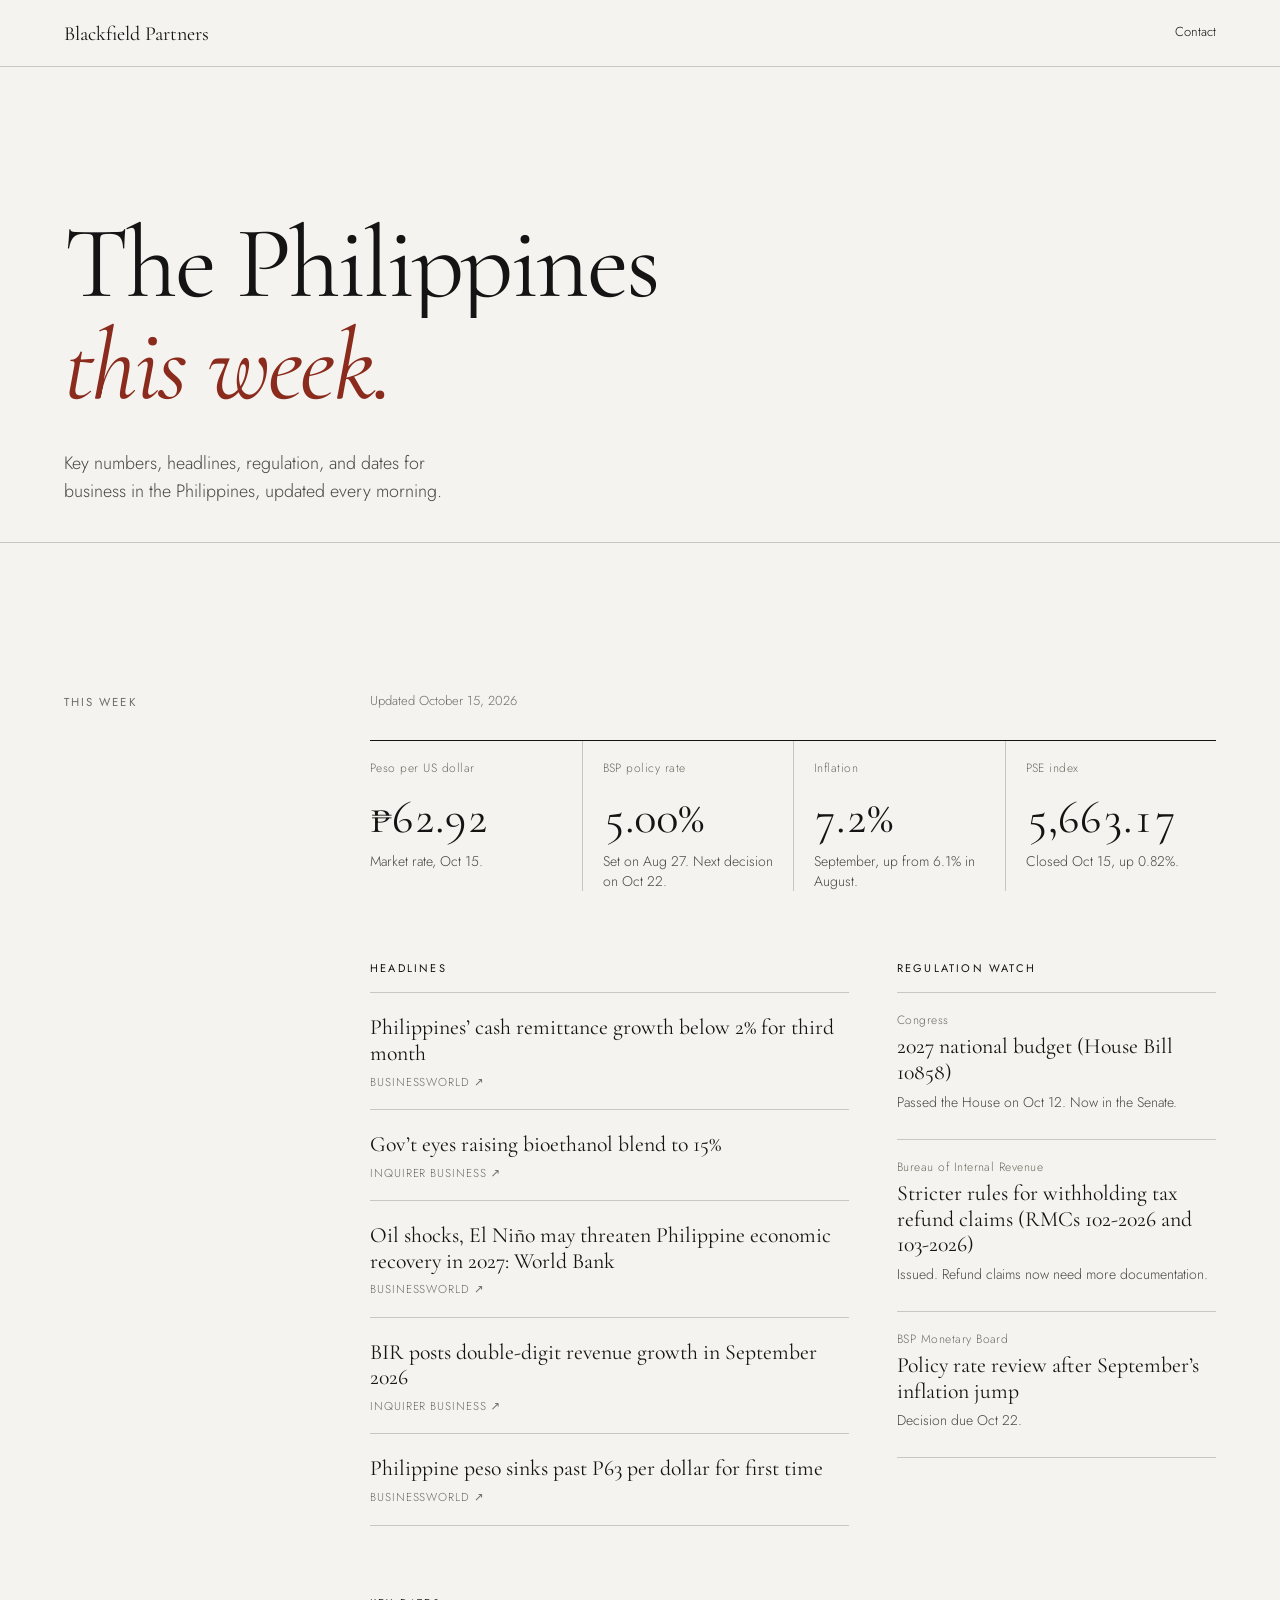
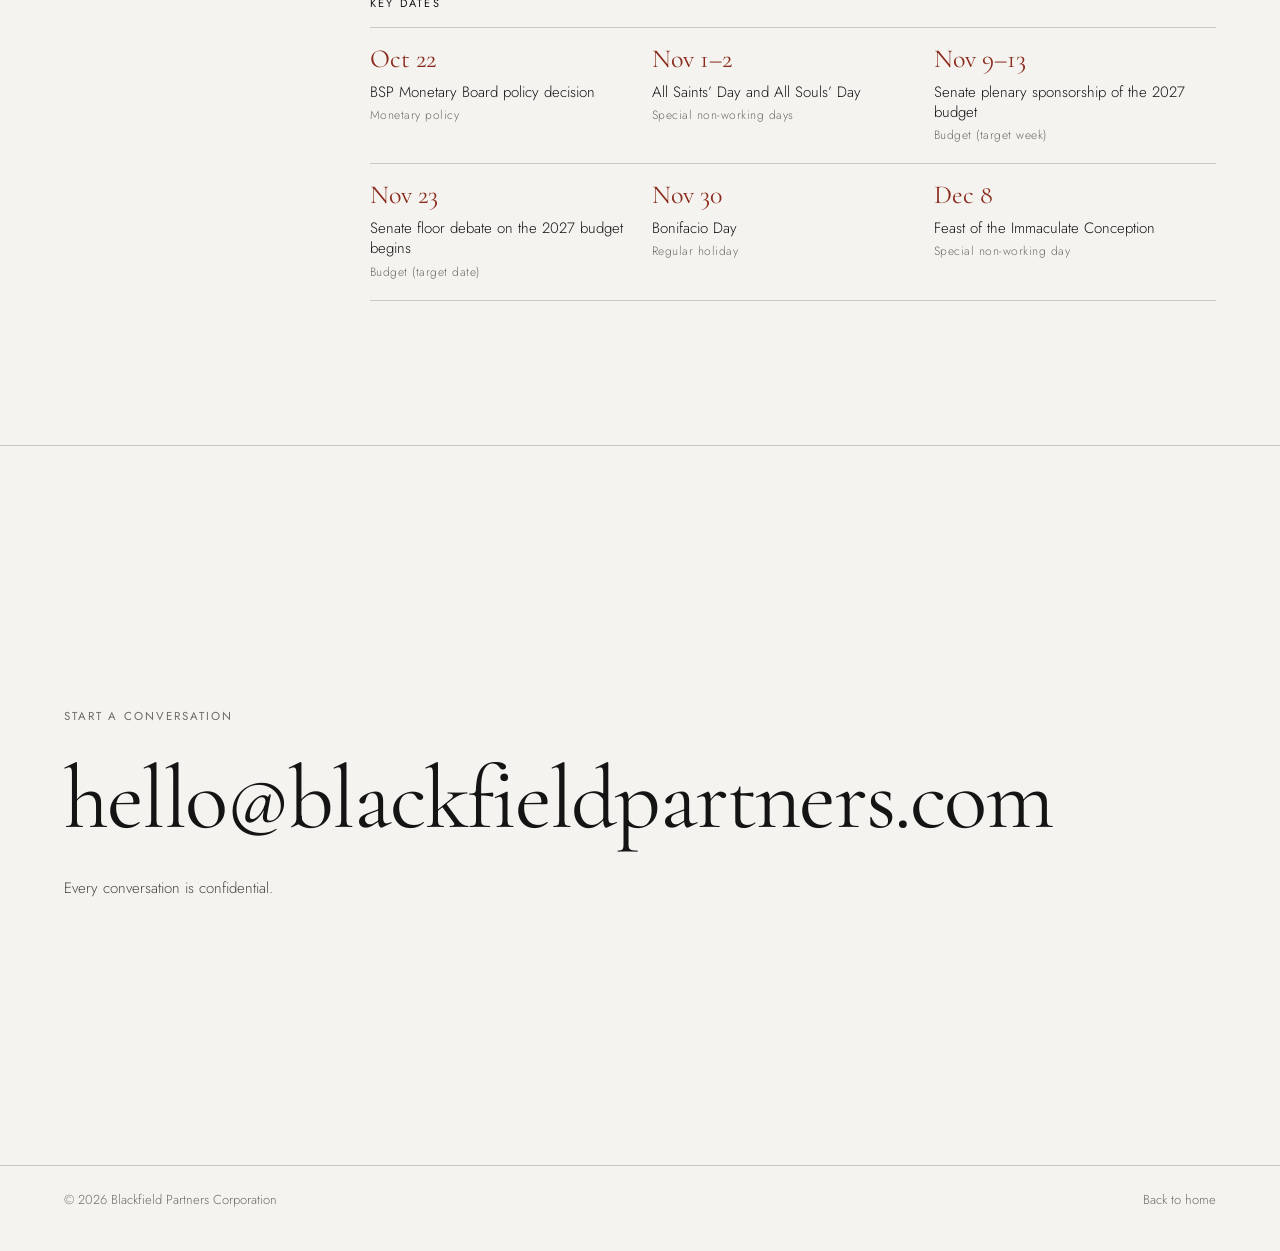
==== this-week/index.html @ bac23a17 "Numbers strip, This week page, tap-to-open cases, readability fixes - Homepage shows the four number" ====
<!doctype html>
<html lang="en">
<head>
<meta charset="utf-8">
<meta name="viewport" content="width=device-width, initial-scale=1">
<title>The Philippines this week | Blackfield Partners</title>
<meta name="description" content="Key numbers, headlines, regulation, and dates for business in the Philippines, updated every morning.">
<link rel="preconnect" href="https://fonts.googleapis.com">
<link rel="preconnect" href="https://fonts.gstatic.com" crossorigin>
<link href="https://fonts.googleapis.com/css2?family=Cormorant+Garamond:ital,wght@0,400;1,400&family=Jost:wght@300;400&display=swap" rel="stylesheet">
<link rel="stylesheet" href="../site.css">
</head>
<body>
<div class="progress" id="progress"></div>
<a class="corner tl" href="../">Blackfield Partners</a>
<a class="corner tr" href="#contact">Contact</a>

<header class="page-head">
  <h1>
    <span class="line"><span>The Philippines</span></span>
    <span class="line"><span><em>this week.</em></span></span>
  </h1>
  <p class="intro">Key numbers, headlines, regulation, and dates for business in the Philippines, updated every morning.</p>
</header>

<!-- Filled from data/ph-weekly.json, which the daily update rewrites. -->
<section class="block" id="this-week">
  <span class="label">This week</span>
  <div class="ph" id="ph-weekly" data-src="../data/ph-weekly.json"></div>
</section>

<section class="close" id="contact">
  <span class="label">Start a conversation</span>
  <a href="mailto:hello@blackfieldpartners.com">hello@blackfieldpartners.com</a>
  <p>Every conversation is confidential.</p>
</section>
<footer class="colophon"><span>© 2026 Blackfield Partners Corporation</span><a href="../">Back to home</a></footer>

<script src="../site.js"></script>
</body>
</html>
---- site.css ----
:root {
  --paper: #F5F3EF; --ink: #141414; --ink-2: #4A4741; --ink-3: #6F6B63;
  --rule: rgba(20,20,20,.2); --accent: #8A2B1D;
  --serif: "Cormorant Garamond", Georgia, serif; --sans: "Jost", system-ui, sans-serif;
  --g: clamp(16px, 5vw, 72px);
  --ease: cubic-bezier(.19,1,.22,1);
}
* { box-sizing: border-box; margin: 0; padding: 0; }
body { background: var(--paper); color: var(--ink); font: 300 17px/1.6 var(--sans); -webkit-font-smoothing: antialiased; }
a { color: inherit; text-decoration: none; }
em { font-style: italic; }
ol { list-style: none; }
.label { font: 400 11.5px/1 var(--sans); letter-spacing: .18em; text-transform: uppercase; color: var(--ink-3); }

/* Chrome: corners only, no nav bar */
/* Solid top bar so the page scrolls underneath instead of through the name. */
body::before { content: ""; position: fixed; inset: 0 0 auto 0; height: 66px; background: var(--paper); border-bottom: .5px solid var(--rule); z-index: 4; }
section, header { scroll-margin-top: 66px; }
.corner { position: fixed; z-index: 5; top: 0; padding: 22px var(--g); color: var(--ink); }
.corner:hover { color: var(--accent); }
.tl { left: 0; font: 400 20px var(--serif); }
.tr { right: 0; font-size: 13px; }
.tc { left: 50%; transform: translateX(-50%); padding-top: 27px; color: #F5F3EF; opacity: .7; }
.progress { position: fixed; left: 0; top: 0; height: 1px; width: 100%; background: var(--accent); z-index: 6; transform: scaleX(0); transform-origin: left; }

/* Opening */
.open { min-height: 100svh; display: grid; align-content: end; padding: 0 var(--g) 10vh; }
.page-head { padding: 24vh var(--g) 4vh; }
.page-head h1 { font: 400 clamp(46px, 8vw, 132px)/.92 var(--serif); letter-spacing: -.025em; }
.page-head h1 em { color: var(--accent); }
.page-head .intro { margin-top: 36px; }

/* Homepage numbers strip */
.strip { display: grid; grid-template-columns: repeat(4, 1fr) auto; gap: 24px; align-items: end; margin-top: 64px; padding-top: 18px; border-top: .5px solid var(--ink); opacity: 0; transition: opacity 1.2s var(--ease); }
.strip.ready { opacity: 1; }
.strip b { display: block; font: 400 clamp(26px, 2.6vw, 40px)/1 var(--serif); letter-spacing: -.01em; margin-top: 10px; font-variant-numeric: tabular-nums; }
.strip-more { font-size: 14px; white-space: nowrap; padding-bottom: 4px; border-bottom: .5px solid var(--ink); transition: color .3s; }
.strip-more i { font-style: normal; display: inline-block; transition: transform .5s var(--ease); }
.strip:hover .strip-more { color: var(--accent); }
.strip:hover .strip-more i { transform: translateX(5px); }
.open h1 { font: 400 clamp(48px, 10vw, 168px)/.92 var(--serif); letter-spacing: -.025em; }
.open h1 em { color: var(--accent); }
.intro { margin-top: 48px; max-width: 64ch; text-wrap: balance; font-size: clamp(17px, 1.4vw, 20px); color: var(--ink-2); opacity: 0; animation: show 1.2s var(--ease) .8s forwards; }
/* Extra room above and below so tall letters and descenders aren't clipped by the reveal mask. */
.line { display: block; overflow: hidden; padding: .14em 0 .08em; margin: -.14em 0 -.08em; }
.line > span { display: inline-block; transform: translateY(105%); animation: rise 1.5s var(--ease) forwards; }
.line:nth-child(2) > span { animation-delay: .12s; }
.line:nth-child(3) > span { animation-delay: .24s; }
@keyframes rise { to { transform: none; } }
@keyframes show { to { opacity: 1; } }

/* Sections: label left, content right */
.block { display: grid; grid-template-columns: 1fr 3fr; gap: 24px; padding: 16vh var(--g); border-top: .5px solid var(--rule); }
.block > .label { position: sticky; top: 30vh; align-self: start; padding-top: 10px; }
.block h3 { font-family: var(--serif); font-weight: 400; }

.rows li { display: grid; grid-template-columns: 1fr 1fr; gap: 24px; padding: 26px 0; border-bottom: .5px solid var(--rule); align-items: baseline; }
.rows li:first-child { padding-top: 0; }
.rows h3 { font-size: clamp(26px, 2.8vw, 40px); line-height: 1.08; }
.rows p { color: var(--ink-2); }


.cases details { border-bottom: .5px solid var(--rule); }
.cases details:first-child summary { padding-top: 0; }
.cases summary { list-style: none; cursor: pointer; display: grid; grid-template-columns: 1fr auto; gap: 8px 24px; padding: 24px 0; }
.cases summary::-webkit-details-marker { display: none; }
.cases .who { grid-column: 1 / -1; font-size: 13px; color: var(--accent); }
.cases h3 { font-size: clamp(22px, 2.2vw, 30px); line-height: 1.15; transition: color .3s; }
.cases summary:hover h3 { color: var(--accent); }
.cases summary i { font: 300 26px/1 var(--sans); font-style: normal; color: var(--accent); align-self: center; transition: transform .5s var(--ease); }
.cases details[open] summary i { transform: rotate(45deg); }
.cases details p { font-size: 16px; color: var(--ink-2); max-width: 56ch; padding: 0 0 26px; animation: show .6s var(--ease); }


.process { display: grid; grid-template-columns: repeat(4, 1fr); border-top: .5px solid var(--ink); }
.process li { padding: 20px 20px 0 0; font: 400 clamp(20px, 1.8vw, 26px)/1.2 var(--serif); }
.process li + li { padding-left: 20px; }
.process b { display: block; font: 400 12px var(--sans); letter-spacing: .1em; color: var(--ink-3); margin-bottom: 28px; }

/* The Philippines this week */
.ph { opacity: 0; transform: translateY(16px); transition: opacity 1.1s var(--ease), transform 1.1s var(--ease); }
.ph.ready { opacity: 1; transform: none; }
.ph a { transition: color .3s; }
.ph-updated { font-size: 13px; color: var(--ink-3); margin-bottom: 28px; padding-top: 4px; }
.ph-k { display: block; font-size: 12px; color: var(--ink-3); letter-spacing: .04em; }
.ph-src { display: block; font-size: 11.5px; letter-spacing: .08em; text-transform: uppercase; color: var(--ink-3); }
.ph-src a { border-bottom: .5px solid var(--rule); }
.ph-src a:hover, .ph-list a:hover h3 { color: var(--accent); }
.ph-h { font: 400 11px/1 var(--sans); letter-spacing: .2em; text-transform: uppercase; color: var(--ink); margin: 0 0 18px; }

.ph-ind { display: grid; grid-template-columns: repeat(4, 1fr); border-top: .5px solid var(--ink); margin-bottom: 72px; }
.ph-ind > div { padding: 18px 20px 0 0; display: flex; flex-direction: column; gap: 6px; }
.ph-ind > div + div { padding-left: 20px; border-left: .5px solid var(--rule); }
.ph-ind b { font: 400 clamp(34px, 3.6vw, 56px)/1 var(--serif); letter-spacing: -.02em; font-variant-numeric: tabular-nums; margin: 10px 0 6px; }
.ph-note { font-size: 14px; color: var(--ink-2); line-height: 1.4; }

.ph-cols { display: grid; grid-template-columns: 3fr 2fr; gap: 48px; margin-bottom: 72px; }
.ph-list { border-top: .5px solid var(--rule); }
.ph-list li { border-bottom: .5px solid var(--rule); }
.ph-list a { display: block; padding: 18px 0; }
.ph-list h3 { font-size: clamp(20px, 1.7vw, 24px); line-height: 1.18; margin: 4px 0 6px; }
.ph-list p { font-size: 14px; color: var(--ink-2); margin-bottom: 8px; line-height: 1.5; }

.ph-dates { display: grid; grid-template-columns: repeat(3, 1fr); border-top: .5px solid var(--rule); }
.ph-dates li { padding: 18px 20px 18px 0; border-bottom: .5px solid var(--rule); display: flex; flex-direction: column; gap: 4px; }
.ph-dates b { font: 400 26px/1 var(--serif); color: var(--accent); margin-bottom: 6px; }
.ph-dates span:not(.ph-k) { font-size: 15px; line-height: 1.35; }

/* Contact */
.close { min-height: 80svh; display: grid; align-content: center; gap: 32px; padding: 0 var(--g); border-top: .5px solid var(--rule); }
.close a { font: 400 clamp(30px, 7vw, 120px)/1 var(--serif); letter-spacing: -.02em; position: relative; width: fit-content; overflow-wrap: anywhere; }
.close a::after { content: ""; position: absolute; left: 0; bottom: -6px; height: 1px; width: 100%; background: currentColor; transform: scaleX(0); transform-origin: right; transition: transform .9s var(--ease); }
.close a:hover::after { transform: scaleX(1); transform-origin: left; }
.close p { color: var(--ink-2); font-size: 15px; }
.colophon { display: flex; justify-content: space-between; flex-wrap: wrap; gap: 12px; padding: 24px var(--g) 40px; border-top: .5px solid var(--rule); font-size: 13px; color: var(--ink-3); }

/* Article */
.article { padding: 22vh var(--g) 12vh; display: grid; grid-template-columns: 1fr 3fr; gap: 24px; }
.article header { grid-column: 2; margin-bottom: 10vh; }
.article h1 { font: 400 clamp(44px, 7vw, 112px)/.95 var(--serif); letter-spacing: -.02em; margin: 24px 0 28px; }
.article .dek { font: italic 400 clamp(22px, 2.2vw, 30px)/1.3 var(--serif); color: var(--ink-2); max-width: 32ch; }
.article .meta { margin-top: 32px; }
.article .prose { grid-column: 2; max-width: 34em; font-size: 19px; line-height: 1.75; color: #2A2824; }
.prose p + p { margin-top: 1.1em; }
.prose h2 { font: 400 32px/1.15 var(--serif); color: var(--ink); margin: 2em 0 .6em; }
.prose blockquote { font: italic 400 clamp(28px, 3vw, 40px)/1.2 var(--serif); color: var(--accent); margin: 1.6em 0; max-width: 20ch; }
.prose > p:first-child::first-letter { float: left; font: 400 84px/.8 var(--serif); padding: 8px 10px 0 0; color: var(--ink); }
.back { grid-column: 2; margin-top: 12vh; padding-top: 24px; border-top: .5px solid var(--rule); display: flex; justify-content: space-between; gap: 16px; flex-wrap: wrap; }
.back a { font: 400 24px var(--serif); }
.back a:hover { color: var(--accent); }

/* Reveal */
.fade { opacity: 0; transform: translateY(20px); transition: opacity 1.2s var(--ease), transform 1.2s var(--ease); }
.fade.in { opacity: 1; transform: none; }

@media (max-width: 860px) {
  .block, .article { grid-template-columns: 1fr; padding-top: 12vh; padding-bottom: 12vh; }
  .article { padding-top: 18vh; }
  .block > .label { position: static; padding: 0 0 8px; }
  .article header, .article .prose, .back { grid-column: 1; }
  .rows li { grid-template-columns: 1fr; gap: 6px; }
  .strip { grid-template-columns: 1fr 1fr; row-gap: 20px; margin-top: 48px; }
  .strip-more { grid-column: 1 / -1; justify-self: start; }
  .page-head { padding-top: 18vh; }
  .process { grid-template-columns: 1fr 1fr; row-gap: 32px; }
  .process li:nth-child(3) { padding-left: 0; }
  .ph-ind { grid-template-columns: 1fr 1fr; row-gap: 28px; }
  .ph-ind > div:nth-child(3) { padding-left: 0; border-left: 0; }
  .ph-cols { grid-template-columns: 1fr; gap: 48px; }
  .ph-dates { grid-template-columns: 1fr 1fr; }
  .tc { display: none; }
  .prose { font-size: 17.5px; }
}
@media (prefers-reduced-motion: reduce) {
  *, *::before, *::after { animation: none !important; transition: none !important; }
  .line > span, .fade, .intro, .ph, .strip { transform: none; opacity: 1; }
}
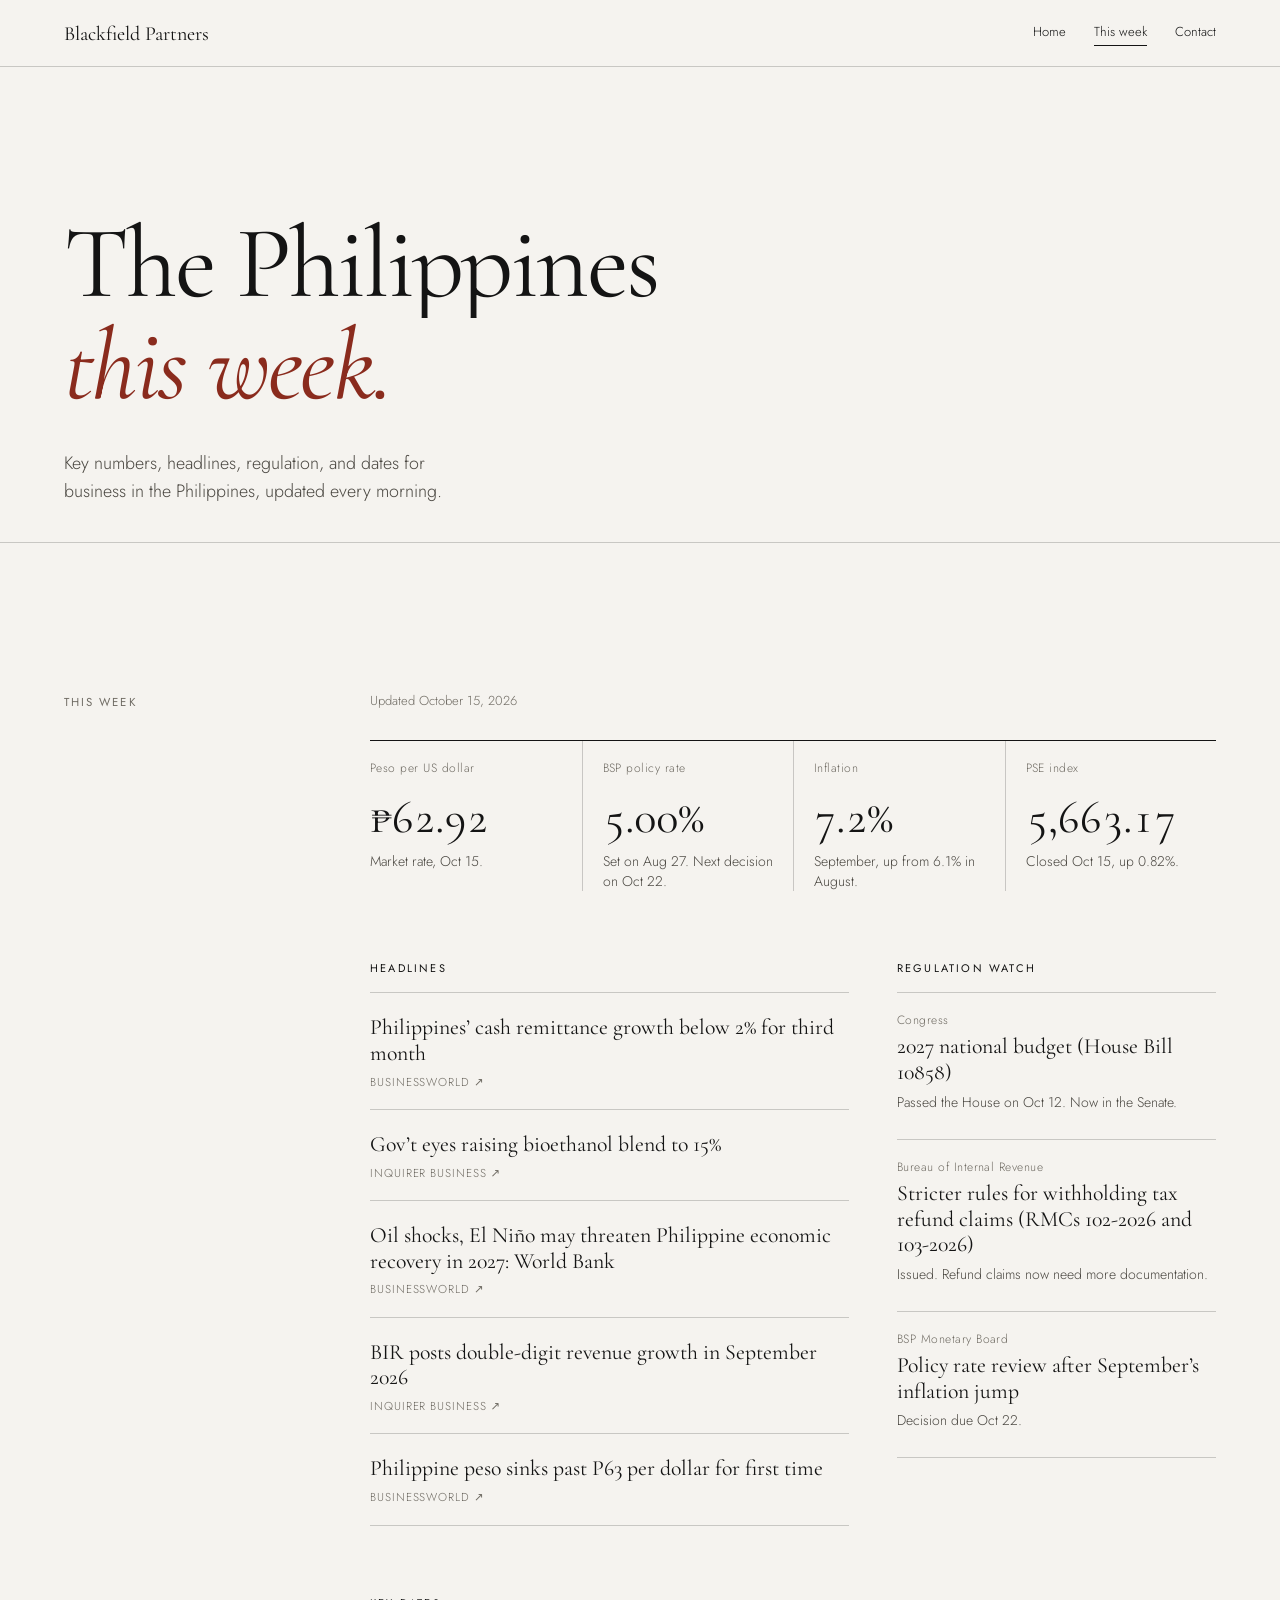
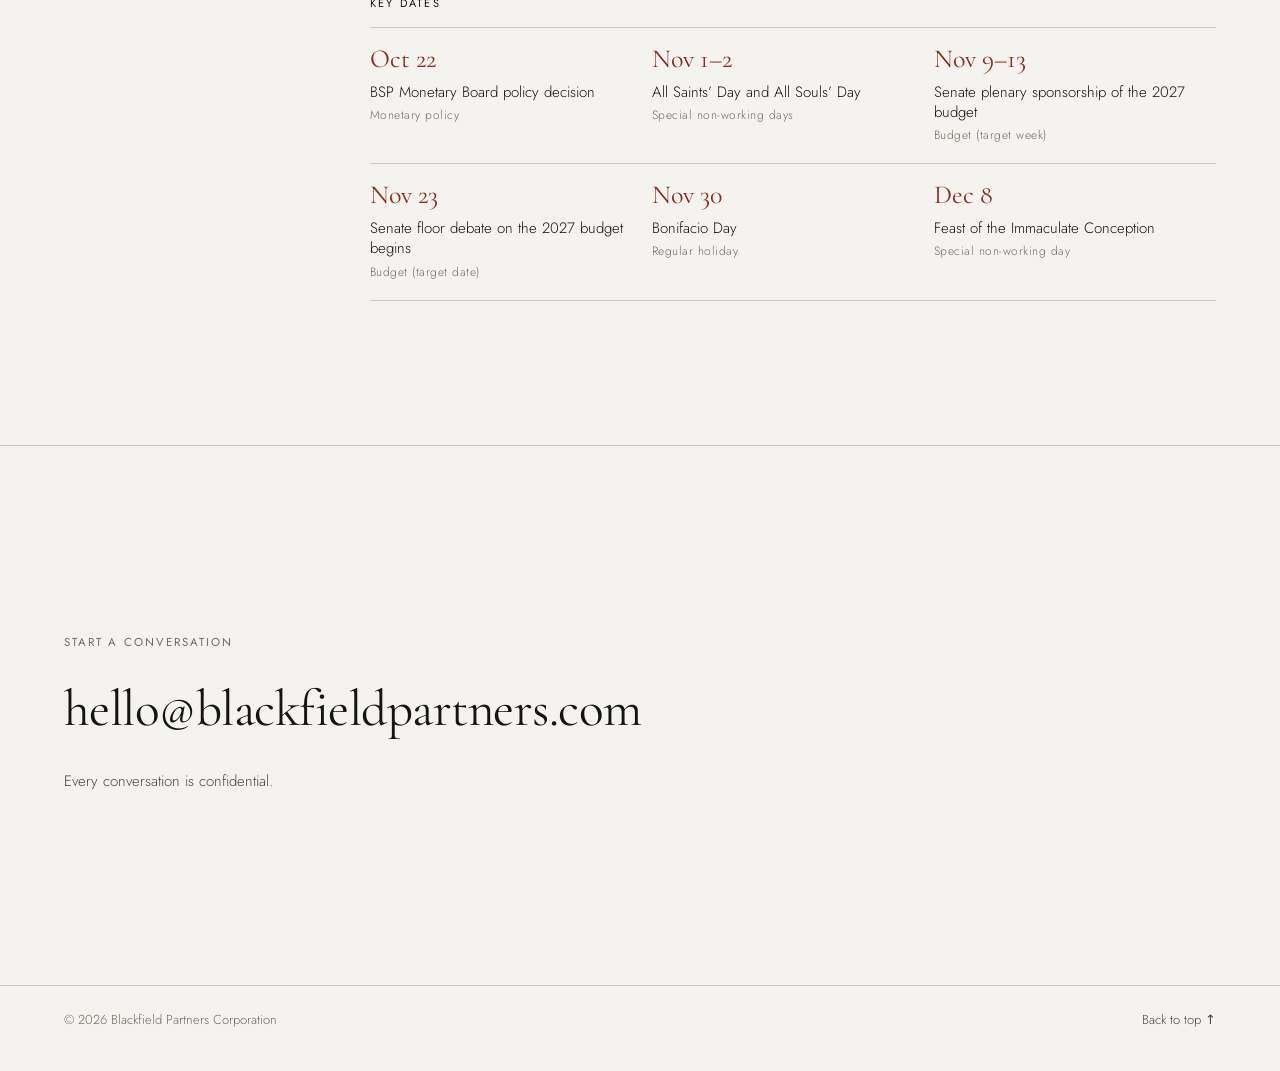
==== commit 9a629d6f: "Three-link top bar, smaller contact email, Back to top footer link Co-Authored-By: Claude Opus 5.5 <" ====
--- a/this-week/index.html
+++ b/this-week/index.html
@@ -13,7 +13,7 @@
 <body>
 <div class="progress" id="progress"></div>
 <a class="corner tl" href="../">Blackfield Partners</a>
-<a class="corner tr" href="#contact">Contact</a>
+<nav class="corner tr"><a href="../">Home</a><a href="./" aria-current="page">This week</a><a href="#contact">Contact</a></nav>
 
 <header class="page-head">
   <h1>
@@ -34,7 +34,7 @@
   <a href="mailto:hello@blackfieldpartners.com">hello@blackfieldpartners.com</a>
   <p>Every conversation is confidential.</p>
 </section>
-<footer class="colophon"><span>© 2026 Blackfield Partners Corporation</span><a href="../">Back to home</a></footer>
+<footer class="colophon"><span>© 2026 Blackfield Partners Corporation</span><a href="#">Back to top ↑</a></footer>
 
 <script src="../site.js"></script>
 </body>
--- a/site.css
+++ b/site.css
@@ -17,9 +17,12 @@
 body::before { content: ""; position: fixed; inset: 0 0 auto 0; height: 66px; background: var(--paper); border-bottom: .5px solid var(--rule); z-index: 4; }
 section, header { scroll-margin-top: 66px; }
 .corner { position: fixed; z-index: 5; top: 0; padding: 22px var(--g); color: var(--ink); }
-.corner:hover { color: var(--accent); }
+a.corner:hover { color: var(--accent); }
 .tl { left: 0; font: 400 20px var(--serif); }
-.tr { right: 0; font-size: 13px; }
+.tr { right: 0; font-size: 13px; display: flex; gap: 28px; }
+.tr a { padding-bottom: 2px; border-bottom: .5px solid transparent; transition: color .3s, border-color .3s; }
+.tr a:hover { color: var(--accent); border-color: currentColor; }
+.tr a[aria-current="page"] { border-color: currentColor; }
 .tc { left: 50%; transform: translateX(-50%); padding-top: 27px; color: #F5F3EF; opacity: .7; }
 .progress { position: fixed; left: 0; top: 0; height: 1px; width: 100%; background: var(--accent); z-index: 6; transform: scaleX(0); transform-origin: left; }
 
@@ -107,12 +110,14 @@
 .ph-dates span:not(.ph-k) { font-size: 15px; line-height: 1.35; }
 
 /* Contact */
-.close { min-height: 80svh; display: grid; align-content: center; gap: 32px; padding: 0 var(--g); border-top: .5px solid var(--rule); }
-.close a { font: 400 clamp(30px, 7vw, 120px)/1 var(--serif); letter-spacing: -.02em; position: relative; width: fit-content; overflow-wrap: anywhere; }
+.close { min-height: 60svh; display: grid; align-content: center; gap: 32px; padding: 0 var(--g); border-top: .5px solid var(--rule); }
+.close a { font: 400 clamp(26px, 4vw, 56px)/1.1 var(--serif); letter-spacing: -.01em; position: relative; width: fit-content; overflow-wrap: anywhere; }
 .close a::after { content: ""; position: absolute; left: 0; bottom: -6px; height: 1px; width: 100%; background: currentColor; transform: scaleX(0); transform-origin: right; transition: transform .9s var(--ease); }
 .close a:hover::after { transform: scaleX(1); transform-origin: left; }
 .close p { color: var(--ink-2); font-size: 15px; }
 .colophon { display: flex; justify-content: space-between; flex-wrap: wrap; gap: 12px; padding: 24px var(--g) 40px; border-top: .5px solid var(--rule); font-size: 13px; color: var(--ink-3); }
+.colophon a { color: var(--ink-2); transition: color .3s; }
+.colophon a:hover { color: var(--accent); }
 
 /* Article */
 .article { padding: 22vh var(--g) 12vh; display: grid; grid-template-columns: 1fr 3fr; gap: 24px; }
@@ -149,6 +154,7 @@
   .ph-cols { grid-template-columns: 1fr; gap: 48px; }
   .ph-dates { grid-template-columns: 1fr 1fr; }
   .tc { display: none; }
+  .tr { gap: 14px; }
   .prose { font-size: 17.5px; }
 }
 @media (prefers-reduced-motion: reduce) {
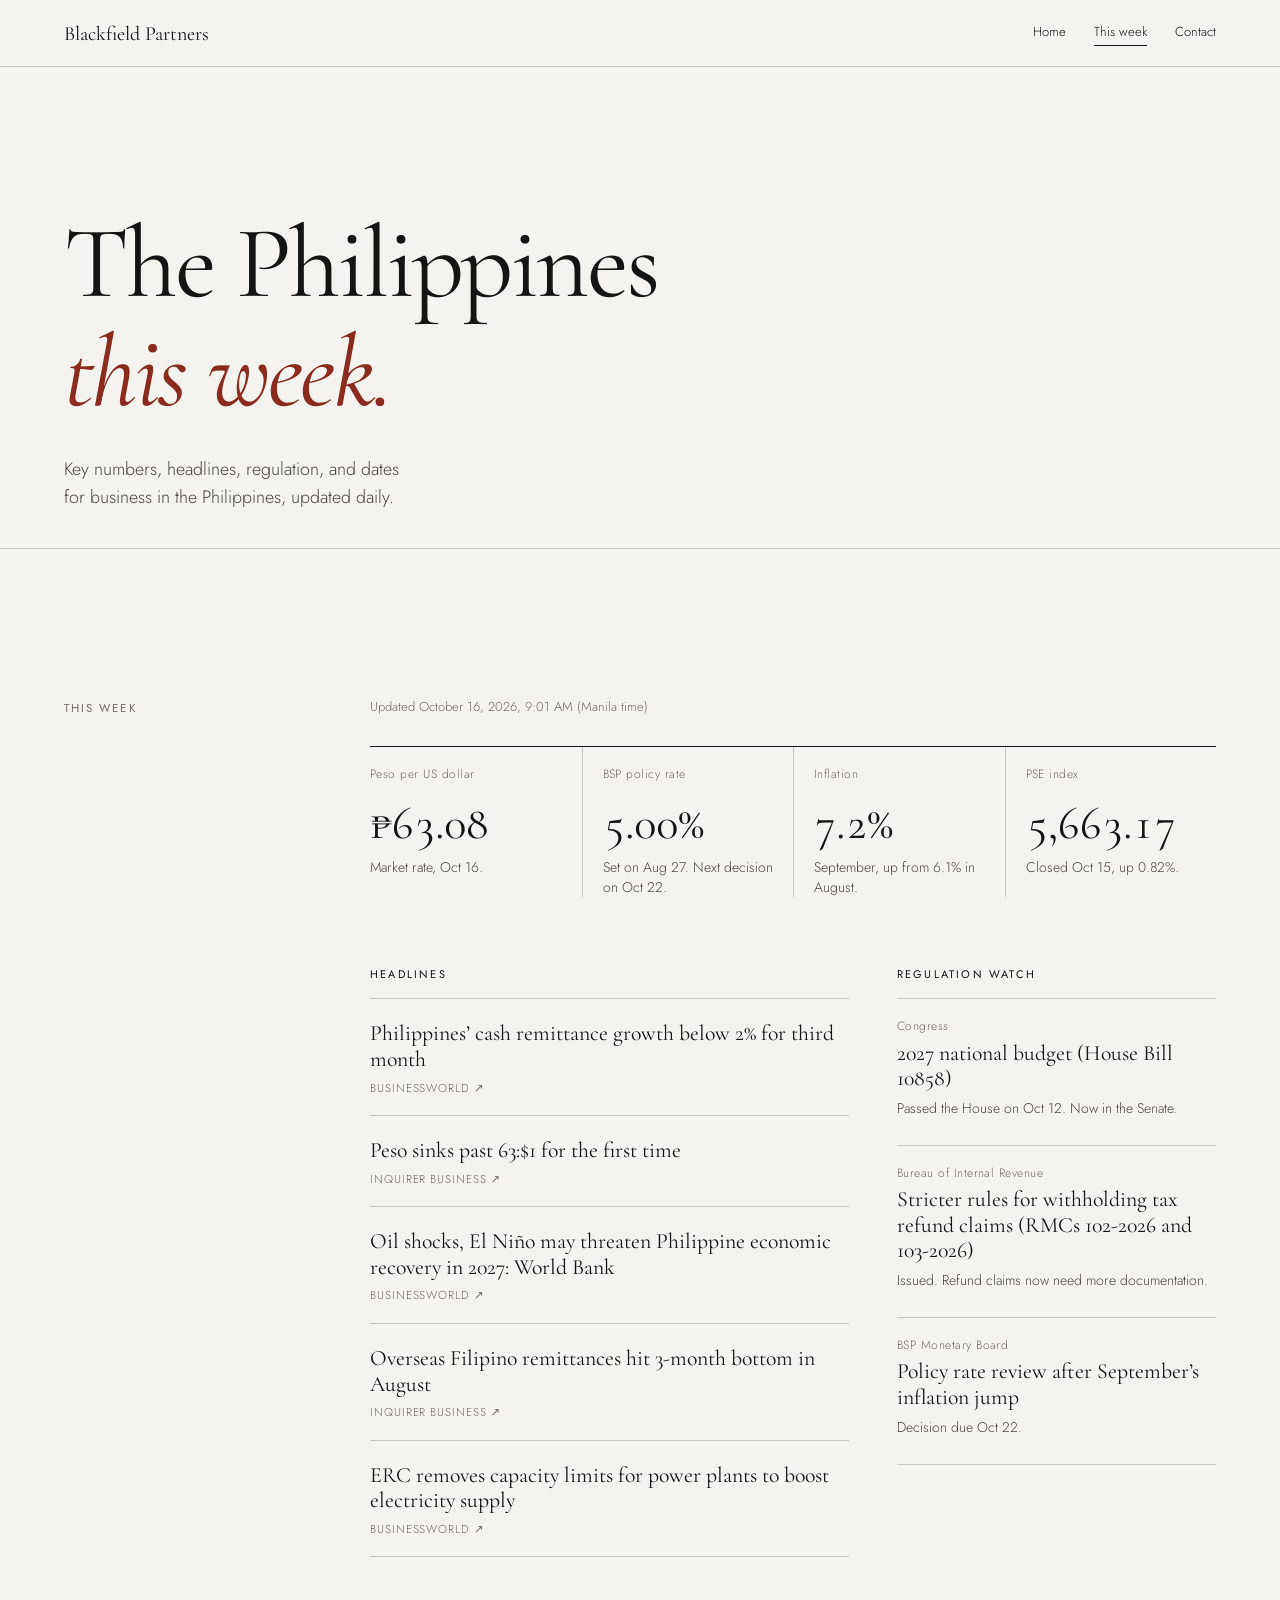
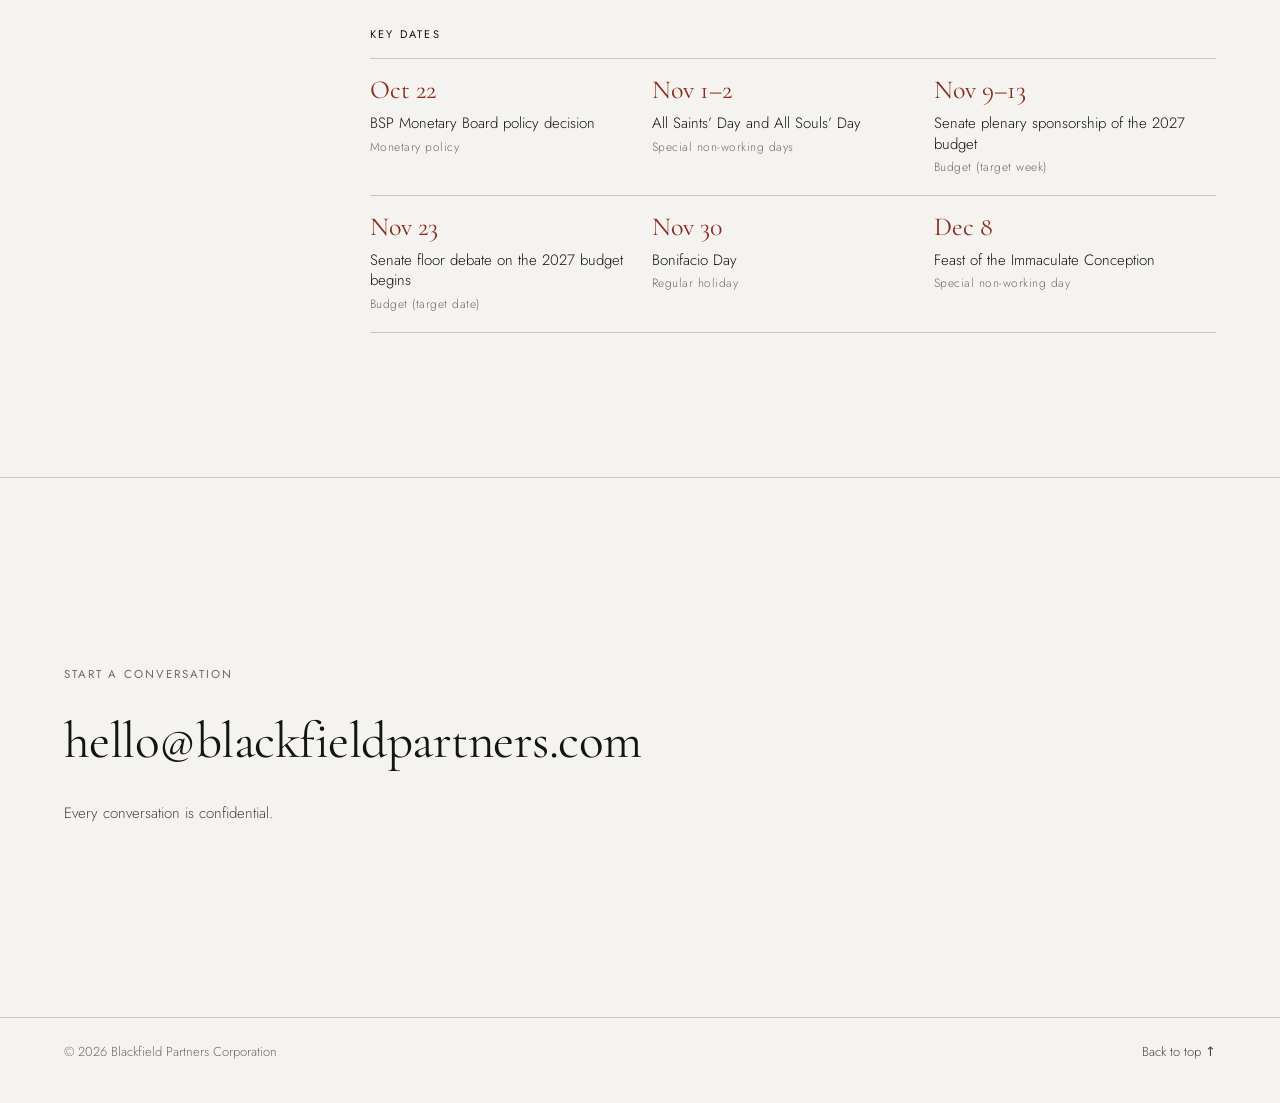
==== commit 068b17cf: "Show update time, lighter See this week link, 'updated daily' wording - Daily script now records the" ====
--- a/this-week/index.html
+++ b/this-week/index.html
@@ -4,7 +4,7 @@
 <meta charset="utf-8">
 <meta name="viewport" content="width=device-width, initial-scale=1">
 <title>The Philippines this week | Blackfield Partners</title>
-<meta name="description" content="Key numbers, headlines, regulation, and dates for business in the Philippines, updated every morning.">
+<meta name="description" content="Key numbers, headlines, regulation, and dates for business in the Philippines, updated daily.">
 <link rel="preconnect" href="https://fonts.googleapis.com">
 <link rel="preconnect" href="https://fonts.gstatic.com" crossorigin>
 <link href="https://fonts.googleapis.com/css2?family=Cormorant+Garamond:ital,wght@0,400;1,400&family=Jost:wght@300;400&display=swap" rel="stylesheet">
@@ -20,7 +20,7 @@
     <span class="line"><span>The Philippines</span></span>
     <span class="line"><span><em>this week.</em></span></span>
   </h1>
-  <p class="intro">Key numbers, headlines, regulation, and dates for business in the Philippines, updated every morning.</p>
+  <p class="intro">Key numbers, headlines, regulation, and dates for business in the Philippines, updated daily.</p>
 </header>
 
 <!-- Filled from data/ph-weekly.json, which the daily update rewrites. -->
--- a/site.css
+++ b/site.css
@@ -34,18 +34,21 @@
 .page-head .intro { margin-top: 36px; }
 
 /* Homepage numbers strip */
-.strip { display: grid; grid-template-columns: repeat(4, 1fr) auto; gap: 24px; align-items: end; margin-top: 64px; padding-top: 18px; border-top: .5px solid var(--ink); opacity: 0; transition: opacity 1.2s var(--ease); }
+.strip { display: grid; grid-template-columns: repeat(4, 1fr); gap: 24px; align-items: end; margin-top: 64px; padding-top: 18px; border-top: .5px solid var(--ink); opacity: 0; transition: opacity 1.2s var(--ease); }
 .strip.ready { opacity: 1; }
-.strip b { display: block; font: 400 clamp(26px, 2.6vw, 40px)/1 var(--serif); letter-spacing: -.01em; margin-top: 10px; font-variant-numeric: tabular-nums; }
-.strip-more { font-size: 14px; white-space: nowrap; padding-bottom: 4px; border-bottom: .5px solid var(--ink); transition: color .3s; }
+.strip:hover b { color: var(--accent); }
+.strip b { transition: color .3s; }
+.strip > div > b { display: block; font: 400 clamp(26px, 2.6vw, 40px)/1 var(--serif); letter-spacing: -.01em; margin-top: 10px; font-variant-numeric: tabular-nums; }
+.strip-date { grid-column: 1 / -1; font-size: 13px; color: var(--ink-3); margin-bottom: 4px; }
+.strip-more { grid-column: 1 / -1; justify-self: start; font-size: 13px; color: var(--ink-3); padding-bottom: 3px; border-bottom: .5px solid var(--rule); transition: color .3s, border-color .3s; }
 .strip-more i { font-style: normal; display: inline-block; transition: transform .5s var(--ease); }
-.strip:hover .strip-more { color: var(--accent); }
+.strip:hover .strip-more { color: var(--accent); border-color: currentColor; }
 .strip:hover .strip-more i { transform: translateX(5px); }
 .open h1 { font: 400 clamp(48px, 10vw, 168px)/.92 var(--serif); letter-spacing: -.025em; }
 .open h1 em { color: var(--accent); }
 .intro { margin-top: 48px; max-width: 64ch; text-wrap: balance; font-size: clamp(17px, 1.4vw, 20px); color: var(--ink-2); opacity: 0; animation: show 1.2s var(--ease) .8s forwards; }
 /* Extra room above and below so tall letters and descenders aren't clipped by the reveal mask. */
-.line { display: block; overflow: hidden; padding: .14em 0 .08em; margin: -.14em 0 -.08em; }
+.line { display: block; overflow: hidden; padding: .14em 0 .24em; margin: -.14em 0 -.24em; }
 .line > span { display: inline-block; transform: translateY(105%); animation: rise 1.5s var(--ease) forwards; }
 .line:nth-child(2) > span { animation-delay: .12s; }
 .line:nth-child(3) > span { animation-delay: .24s; }
@@ -145,8 +148,7 @@
   .article header, .article .prose, .back { grid-column: 1; }
   .rows li { grid-template-columns: 1fr; gap: 6px; }
   .strip { grid-template-columns: 1fr 1fr; row-gap: 20px; margin-top: 48px; }
-  .strip-more { grid-column: 1 / -1; justify-self: start; }
-  .page-head { padding-top: 18vh; }
+      .page-head { padding-top: 18vh; }
   .process { grid-template-columns: 1fr 1fr; row-gap: 32px; }
   .process li:nth-child(3) { padding-left: 0; }
   .ph-ind { grid-template-columns: 1fr 1fr; row-gap: 28px; }
